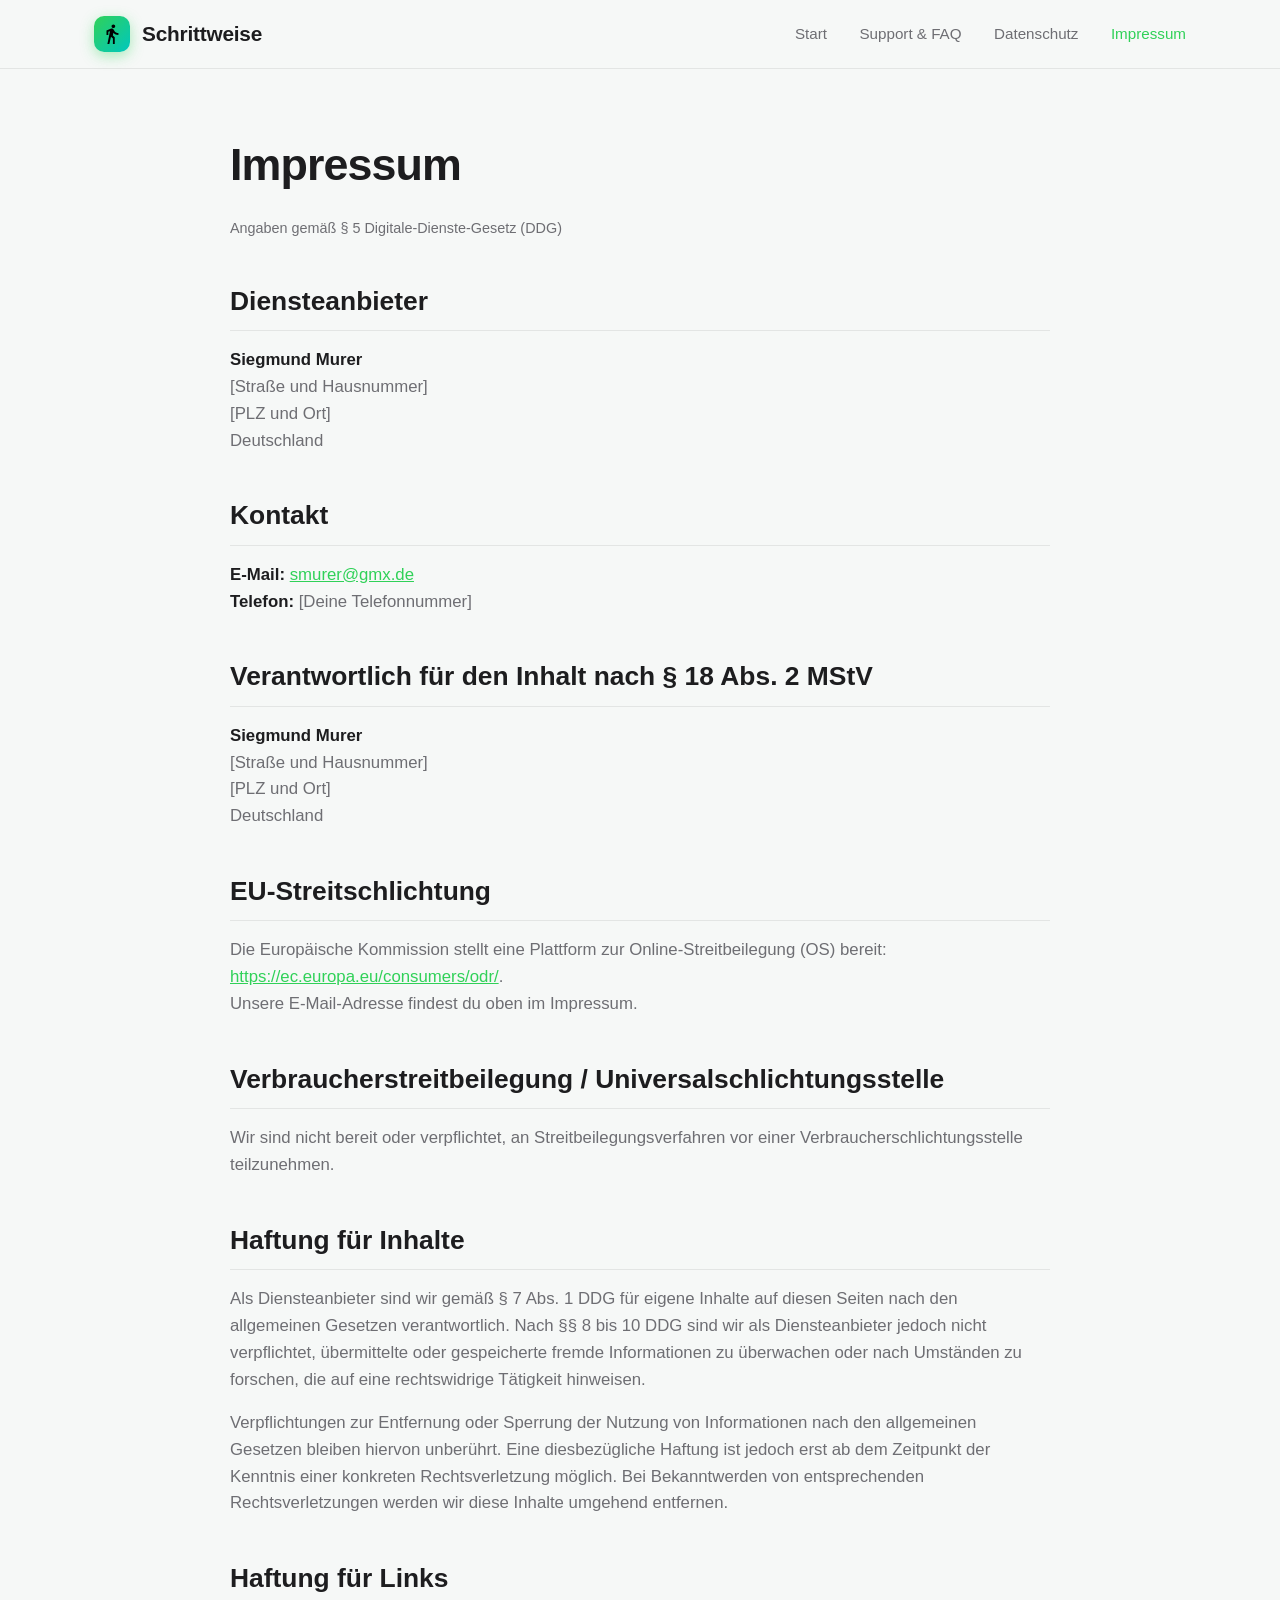
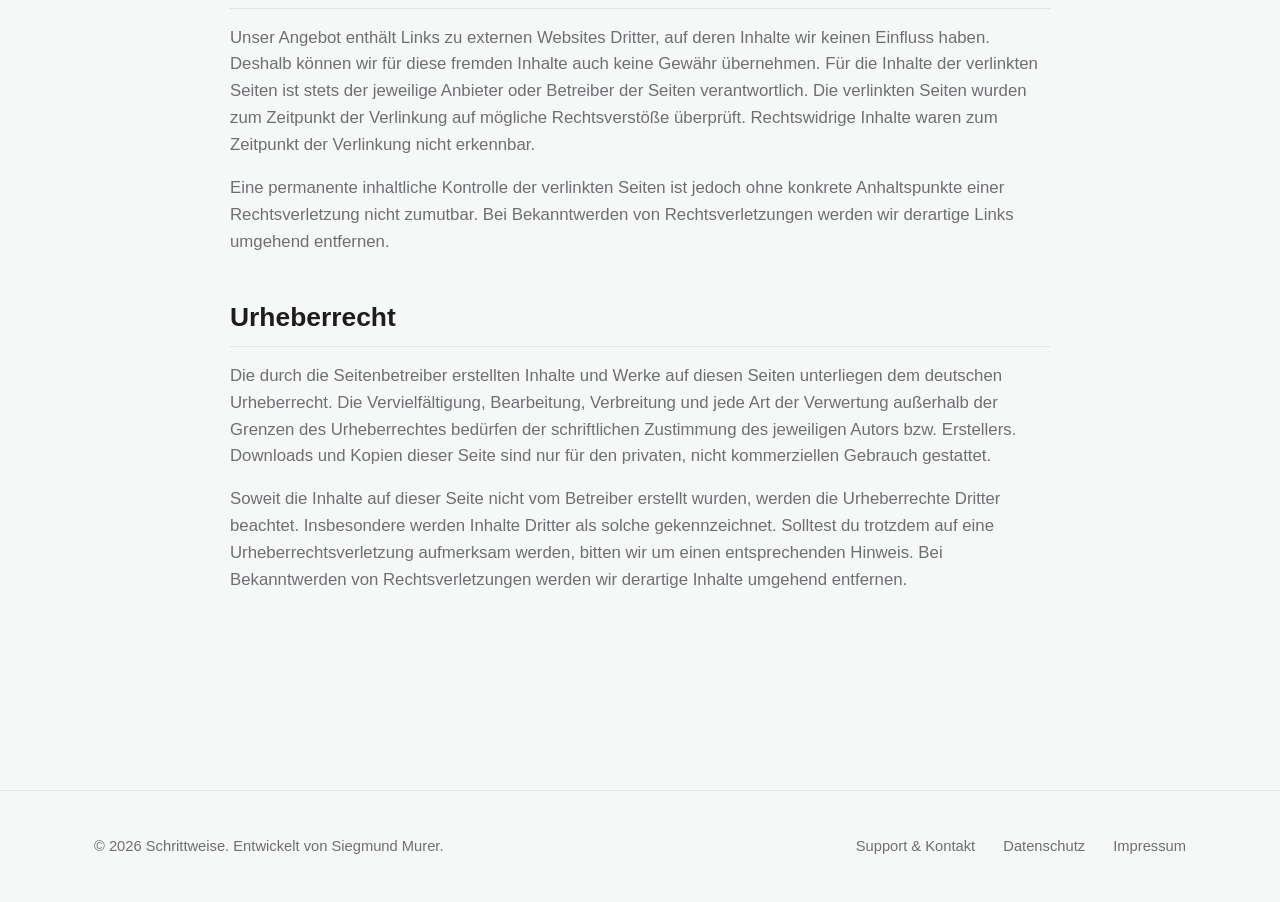
==== docs/impressum.html @ 81d27be7 "Füge rechtssicheres Impressum nach aktuellem § 5 DDG und § 18 MStV hinzu" ====
<!DOCTYPE html>
<html lang="de">
<head>
  <meta charset="UTF-8">
  <meta name="viewport" content="width=device-width, initial-scale=1.0">
  <title>Impressum – Schrittweise</title>
  <meta name="description" content="Rechtliche Angaben und Impressum für die App Schrittweise und diese Webseite gemäß § 5 DDG.">
  <link rel="stylesheet" href="styles.css">
  <link rel="icon" type="image/png" href="favicon.png">
</head>
<body>
  <header>
    <div class="container nav-container">
      <a href="index.html" class="brand">
        <div class="brand-icon">
          <svg viewBox="0 0 24 24"><path d="M13.5 5.5c1.1 0 2-.9 2-2s-.9-2-2-2-2 .9-2 2 .9 2 2 2zM9.8 8.9L7 23h2.1l1.8-8 2.1 2v6h2v-7.5l-2.1-2 .6-3C14.8 12 16.8 13 19 13v-2c-1.9 0-3.5-1-4.3-2.4l-1-1.6c-.4-.6-1-1-1.7-1-.3 0-.5.1-.8.1L6 8.3V13h2V9.6l1.8-.7z"/></svg>
        </div>
        <span>Schrittweise</span>
      </a>
      <nav>
        <a href="index.html">Start</a>
        <a href="support.html">Support & FAQ</a>
        <a href="privacy.html">Datenschutz</a>
        <a href="imprint.html" class="active">Impressum</a>
      </nav>
    </div>
  </header>

  <main class="container page-content">
    <h1>Impressum</h1>
    <span class="last-updated">Angaben gemäß § 5 Digitale-Dienste-Gesetz (DDG)</span>

    <div class="prose">
      <h2>Diensteanbieter</h2>
      <p>
        <strong>Siegmund Murer</strong><br>
        [Straße und Hausnummer]<br>
        [PLZ und Ort]<br>
        Deutschland
      </p>

      <h2>Kontakt</h2>
      <p>
        <strong>E-Mail:</strong> <a href="mailto:smurer@gmx.de" style="color: var(--primary);">smurer@gmx.de</a><br>
        <strong>Telefon:</strong> [Deine Telefonnummer]
      </p>

      <h2>Verantwortlich für den Inhalt nach § 18 Abs. 2 MStV</h2>
      <p>
        <strong>Siegmund Murer</strong><br>
        [Straße und Hausnummer]<br>
        [PLZ und Ort]<br>
        Deutschland
      </p>

      <h2>EU-Streitschlichtung</h2>
      <p>
        Die Europäische Kommission stellt eine Plattform zur Online-Streitbeilegung (OS) bereit: 
        <a href="https://ec.europa.eu/consumers/odr/" target="_blank" rel="noopener" style="color: var(--primary);">https://ec.europa.eu/consumers/odr/</a>.<br>
        Unsere E-Mail-Adresse findest du oben im Impressum.
      </p>

      <h2>Verbraucherstreitbeilegung / Universalschlichtungsstelle</h2>
      <p>
        Wir sind nicht bereit oder verpflichtet, an Streitbeilegungsverfahren vor einer Verbraucherschlichtungsstelle teilzunehmen.
      </p>

      <h2>Haftung für Inhalte</h2>
      <p>
        Als Diensteanbieter sind wir gemäß § 7 Abs. 1 DDG für eigene Inhalte auf diesen Seiten nach den allgemeinen Gesetzen verantwortlich. Nach §§ 8 bis 10 DDG sind wir als Diensteanbieter jedoch nicht verpflichtet, übermittelte oder gespeicherte fremde Informationen zu überwachen oder nach Umständen zu forschen, die auf eine rechtswidrige Tätigkeit hinweisen.
      </p>
      <p>
        Verpflichtungen zur Entfernung oder Sperrung der Nutzung von Informationen nach den allgemeinen Gesetzen bleiben hiervon unberührt. Eine diesbezügliche Haftung ist jedoch erst ab dem Zeitpunkt der Kenntnis einer konkreten Rechtsverletzung möglich. Bei Bekanntwerden von entsprechenden Rechtsverletzungen werden wir diese Inhalte umgehend entfernen.
      </p>

      <h2>Haftung für Links</h2>
      <p>
        Unser Angebot enthält Links zu externen Websites Dritter, auf deren Inhalte wir keinen Einfluss haben. Deshalb können wir für diese fremden Inhalte auch keine Gewähr übernehmen. Für die Inhalte der verlinkten Seiten ist stets der jeweilige Anbieter oder Betreiber der Seiten verantwortlich. Die verlinkten Seiten wurden zum Zeitpunkt der Verlinkung auf mögliche Rechtsverstöße überprüft. Rechtswidrige Inhalte waren zum Zeitpunkt der Verlinkung nicht erkennbar.
      </p>
      <p>
        Eine permanente inhaltliche Kontrolle der verlinkten Seiten ist jedoch ohne konkrete Anhaltspunkte einer Rechtsverletzung nicht zumutbar. Bei Bekanntwerden von Rechtsverletzungen werden wir derartige Links umgehend entfernen.
      </p>

      <h2>Urheberrecht</h2>
      <p>
        Die durch die Seitenbetreiber erstellten Inhalte und Werke auf diesen Seiten unterliegen dem deutschen Urheberrecht. Die Vervielfältigung, Bearbeitung, Verbreitung und jede Art der Verwertung außerhalb der Grenzen des Urheberrechtes bedürfen der schriftlichen Zustimmung des jeweiligen Autors bzw. Erstellers. Downloads und Kopien dieser Seite sind nur für den privaten, nicht kommerziellen Gebrauch gestattet.
      </p>
      <p>
        Soweit die Inhalte auf dieser Seite nicht vom Betreiber erstellt wurden, werden die Urheberrechte Dritter beachtet. Insbesondere werden Inhalte Dritter als solche gekennzeichnet. Solltest du trotzdem auf eine Urheberrechtsverletzung aufmerksam werden, bitten wir um einen entsprechenden Hinweis. Bei Bekanntwerden von Rechtsverletzungen werden wir derartige Inhalte umgehend entfernen.
      </p>
    </div>
  </main>

  <footer>
    <div class="container footer-content">
      <p>&copy; 2026 Schrittweise. Entwickelt von Siegmund Murer.</p>
      <div class="footer-links">
        <a href="support.html">Support & Kontakt</a>
        <a href="privacy.html">Datenschutz</a>
        <a href="imprint.html">Impressum</a>
      </div>
    </div>
  </footer>
</body>
</html>
---- docs/styles.css ----
:root {
  --primary: #30D158;
  --primary-hover: #28b84d;
  --primary-gradient: linear-gradient(135deg, #30D158 0%, #00C7BE 100%);
  --bg-color: #0b0f0d;
  --card-bg: rgba(255, 255, 255, 0.04);
  --card-border: rgba(255, 255, 255, 0.09);
  --text-main: #f5f5f7;
  --text-secondary: #98989d;
  --nav-bg: rgba(11, 15, 13, 0.85);
  --accent-cyan: #64D2FF;
  --accent-orange: #FF9F0A;
  --accent-yellow: #FFD60A;
  --radius: 20px;
  --shadow: 0 16px 40px rgba(0, 0, 0, 0.5);
}

@media (prefers-color-scheme: light) {
  :root {
    --bg-color: #f6f8f7;
    --card-bg: #ffffff;
    --card-border: rgba(0, 0, 0, 0.08);
    --text-main: #1d1d1f;
    --text-secondary: #6e6e73;
    --nav-bg: rgba(246, 248, 247, 0.85);
    --shadow: 0 12px 35px rgba(0, 0, 0, 0.08);
  }
}

* {
  box-sizing: border-box;
  margin: 0;
  padding: 0;
}

body {
  font-family: -apple-system, BlinkMacSystemFont, "SF Pro Display", "SF Pro Text", "Segoe UI", Roboto, Helvetica, Arial, sans-serif;
  background-color: var(--bg-color);
  color: var(--text-main);
  line-height: 1.6;
  -webkit-font-smoothing: antialiased;
  overflow-x: hidden;
}

.container {
  max-width: 1140px;
  margin: 0 auto;
  padding: 0 24px;
}

/* Header & Nav */
header {
  position: sticky;
  top: 0;
  z-index: 100;
  background: var(--nav-bg);
  backdrop-filter: blur(24px);
  -webkit-backdrop-filter: blur(24px);
  border-bottom: 1px solid var(--card-border);
}

.nav-container {
  display: flex;
  justify-content: space-between;
  align-items: center;
  height: 68px;
}

.brand {
  display: flex;
  align-items: center;
  gap: 12px;
  text-decoration: none;
  color: var(--text-main);
  font-weight: 700;
  font-size: 1.3rem;
  letter-spacing: -0.01em;
}

.brand-icon {
  width: 36px;
  height: 36px;
  background: var(--primary-gradient);
  border-radius: 10px;
  display: flex;
  align-items: center;
  justify-content: center;
  box-shadow: 0 4px 14px rgba(48, 209, 88, 0.4);
}

.brand-icon svg {
  fill: #000;
  width: 22px;
  height: 22px;
}

nav a {
  text-decoration: none;
  color: var(--text-secondary);
  font-weight: 500;
  margin-left: 28px;
  font-size: 0.95rem;
  transition: color 0.2s ease;
}

nav a:hover, nav a.active {
  color: var(--primary);
}

/* Hero Section */
.hero {
  padding: 70px 0 50px;
  text-align: center;
  position: relative;
}

.hero::before {
  content: "";
  position: absolute;
  top: -100px;
  left: 50%;
  transform: translateX(-50%);
  width: 600px;
  height: 400px;
  background: radial-gradient(circle, rgba(48, 209, 88, 0.18) 0%, rgba(0, 199, 190, 0.08) 50%, transparent 75%);
  pointer-events: none;
  z-index: 0;
}

.hero-content {
  position: relative;
  z-index: 1;
}

.badge {
  display: inline-block;
  padding: 6px 16px;
  font-size: 0.85rem;
  font-weight: 600;
  background: rgba(48, 209, 88, 0.14);
  color: var(--primary);
  border: 1px solid rgba(48, 209, 88, 0.3);
  border-radius: 99px;
  margin-bottom: 22px;
}

.hero h1 {
  font-size: 3.6rem;
  font-weight: 800;
  line-height: 1.12;
  letter-spacing: -0.03em;
  margin-bottom: 20px;
}

.gradient-text {
  background: var(--primary-gradient);
  -webkit-background-clip: text;
  -webkit-text-fill-color: transparent;
}

.hero p {
  font-size: 1.25rem;
  color: var(--text-secondary);
  max-width: 680px;
  margin: 0 auto 36px;
}

.cta-group {
  display: flex;
  justify-content: center;
  gap: 16px;
  flex-wrap: wrap;
  margin-bottom: 50px;
}

.btn-primary {
  display: inline-flex;
  align-items: center;
  gap: 10px;
  background: var(--primary);
  color: #000;
  font-weight: 600;
  padding: 15px 32px;
  border-radius: 99px;
  text-decoration: none;
  font-size: 1.05rem;
  transition: transform 0.2s, background 0.2s, box-shadow 0.2s;
  box-shadow: 0 6px 24px rgba(48, 209, 88, 0.45);
}

.btn-primary:hover {
  background: var(--primary-hover);
  transform: translateY(-2px);
  box-shadow: 0 10px 30px rgba(48, 209, 88, 0.55);
}

.btn-secondary {
  display: inline-flex;
  align-items: center;
  gap: 10px;
  background: var(--card-bg);
  color: var(--text-main);
  border: 1px solid var(--card-border);
  font-weight: 600;
  padding: 15px 30px;
  border-radius: 99px;
  text-decoration: none;
  font-size: 1.05rem;
  transition: transform 0.2s, border 0.2s, background 0.2s;
}

.btn-secondary:hover {
  border-color: var(--primary);
  transform: translateY(-2px);
}

/* Hero Mockup Duo (iPhone + Watch) */
.hero-mockup-duo {
  position: relative;
  display: flex;
  justify-content: center;
  align-items: flex-end;
  gap: 24px;
  margin-top: 20px;
  padding: 20px 0 40px;
}

.phone-mockup {
  position: relative;
  width: 320px;
  border-radius: 46px;
  overflow: hidden;
  box-shadow: 0 25px 70px rgba(0, 0, 0, 0.7), 0 0 50px rgba(48, 209, 88, 0.22);
  border: 3px solid rgba(255, 255, 255, 0.15);
  background: #000;
  transition: transform 0.3s ease;
}

.phone-mockup:hover {
  transform: translateY(-6px);
}

.phone-mockup img {
  width: 100%;
  height: auto;
  display: block;
}

.watch-mockup {
  position: relative;
  width: 210px;
  border-radius: 42px;
  overflow: hidden;
  box-shadow: 0 20px 55px rgba(0, 0, 0, 0.65), 0 0 40px rgba(0, 199, 190, 0.2);
  border: 3px solid rgba(255, 255, 255, 0.14);
  background: #000;
  margin-bottom: 40px;
  transition: transform 0.3s ease;
}

.watch-mockup:hover {
  transform: translateY(-6px);
}

.watch-mockup img {
  width: 100%;
  height: auto;
  display: block;
}

/* Section Title */
.section-title {
  text-align: center;
  margin-bottom: 56px;
}

.section-title h2 {
  font-size: 2.5rem;
  font-weight: 800;
  letter-spacing: -0.02em;
  margin-bottom: 14px;
}

.section-title p {
  color: var(--text-secondary);
  font-size: 1.15rem;
  max-width: 600px;
  margin: 0 auto;
}

/* Feature Showcase Rows (Alternating Layout) */
.showcase-section {
  padding: 80px 0;
}

.showcase-row {
  display: flex;
  align-items: center;
  justify-content: space-between;
  gap: 60px;
  margin-bottom: 110px;
}

.showcase-row.reverse {
  flex-direction: row-reverse;
}

.showcase-text {
  flex: 1;
  max-width: 520px;
}

.showcase-pill {
  display: inline-block;
  padding: 5px 14px;
  font-size: 0.8rem;
  font-weight: 700;
  text-transform: uppercase;
  letter-spacing: 0.05em;
  border-radius: 99px;
  margin-bottom: 16px;
}

.pill-green { background: rgba(48, 209, 88, 0.15); color: var(--primary); }
.pill-cyan { background: rgba(100, 210, 255, 0.15); color: var(--accent-cyan); }
.pill-orange { background: rgba(255, 159, 10, 0.15); color: var(--accent-orange); }

.showcase-text h3 {
  font-size: 2.2rem;
  font-weight: 800;
  line-height: 1.2;
  margin-bottom: 16px;
  letter-spacing: -0.02em;
}

.showcase-text p {
  font-size: 1.1rem;
  color: var(--text-secondary);
  margin-bottom: 24px;
  line-height: 1.65;
}

.feature-list {
  list-style: none;
}

.feature-list li {
  display: flex;
  align-items: flex-start;
  gap: 12px;
  color: var(--text-main);
  font-size: 1.02rem;
  margin-bottom: 14px;
}

.feature-list svg {
  flex-shrink: 0;
  width: 22px;
  height: 22px;
  fill: var(--primary);
  margin-top: 2px;
}

.showcase-visual {
  flex: 1;
  display: flex;
  justify-content: center;
  align-items: center;
}

.device-card {
  max-width: 330px;
  border-radius: 46px;
  overflow: hidden;
  box-shadow: 0 24px 60px rgba(0, 0, 0, 0.65), 0 0 40px rgba(48, 209, 88, 0.16);
  border: 3px solid rgba(255, 255, 255, 0.12);
  background: #000;
  transition: transform 0.35s ease, box-shadow 0.35s ease;
}

.device-card:hover {
  transform: translateY(-8px) scale(1.02);
  box-shadow: 0 30px 80px rgba(0, 0, 0, 0.75), 0 0 50px rgba(48, 209, 88, 0.3);
}

.device-card img {
  width: 100%;
  height: auto;
  display: block;
}

.watch-duo {
  display: flex;
  gap: 20px;
  align-items: center;
  justify-content: center;
}

.watch-card {
  max-width: 220px;
  border-radius: 42px;
  overflow: hidden;
  box-shadow: 0 20px 50px rgba(0, 0, 0, 0.6), 0 0 35px rgba(0, 199, 190, 0.18);
  border: 3px solid rgba(255, 255, 255, 0.12);
  background: #000;
  transition: transform 0.35s ease;
}

.watch-card:hover {
  transform: translateY(-6px) scale(1.03);
}

.watch-card img {
  width: 100%;
  height: auto;
  display: block;
}

/* Feature Grid */
.features {
  padding: 60px 0 80px;
  border-top: 1px solid var(--card-border);
}

.grid {
  display: grid;
  grid-template-columns: repeat(auto-fit, minmax(320px, 1fr));
  gap: 24px;
}

.card {
  background: var(--card-bg);
  border: 1px solid var(--card-border);
  border-radius: var(--radius);
  padding: 32px;
  box-shadow: var(--shadow);
  transition: transform 0.25s ease, border-color 0.25s ease;
}

.card:hover {
  transform: translateY(-4px);
  border-color: rgba(48, 209, 88, 0.35);
}

.card-icon {
  width: 52px;
  height: 52px;
  border-radius: 14px;
  display: flex;
  align-items: center;
  justify-content: center;
  margin-bottom: 20px;
  font-size: 1.6rem;
}

.icon-green { background: rgba(48, 209, 88, 0.15); color: var(--primary); }
.icon-cyan { background: rgba(100, 210, 255, 0.15); color: var(--accent-cyan); }
.icon-orange { background: rgba(255, 159, 10, 0.15); color: var(--accent-orange); }
.icon-yellow { background: rgba(255, 214, 10, 0.15); color: var(--accent-yellow); }

.card h3 {
  font-size: 1.3rem;
  margin-bottom: 10px;
  font-weight: 700;
}

.card p {
  color: var(--text-secondary);
  font-size: 0.98rem;
  line-height: 1.6;
}

/* Content Pages (Privacy, Support) */
.page-content {
  padding: 60px 0 100px;
  max-width: 820px;
  margin: 0 auto;
}

.page-content h1 {
  font-size: 2.8rem;
  font-weight: 800;
  margin-bottom: 16px;
  letter-spacing: -0.02em;
}

.last-updated {
  color: var(--text-secondary);
  font-size: 0.9rem;
  margin-bottom: 40px;
  display: block;
}

.prose h2 {
  font-size: 1.65rem;
  margin: 40px 0 16px;
  padding-bottom: 8px;
  border-bottom: 1px solid var(--card-border);
}

.prose h3 {
  font-size: 1.25rem;
  margin: 26px 0 10px;
}

.prose p, .prose ul, .prose ol {
  color: var(--text-secondary);
  margin-bottom: 16px;
  font-size: 1.05rem;
}

.prose strong {
  color: var(--text-main);
}

.prose ul, .prose ol {
  padding-left: 24px;
}

.prose li {
  margin-bottom: 8px;
}

.highlight-box {
  background: rgba(48, 209, 88, 0.08);
  border-left: 4px solid var(--primary);
  padding: 20px 24px;
  border-radius: 0 14px 14px 0;
  margin: 28px 0;
}

.highlight-box p {
  color: var(--text-main);
  margin-bottom: 0;
}

/* FAQ Accordion */
.faq-item {
  background: var(--card-bg);
  border: 1px solid var(--card-border);
  border-radius: 16px;
  margin-bottom: 18px;
  padding: 24px;
}

.faq-item h3 {
  margin-bottom: 10px;
  font-size: 1.2rem;
  color: var(--text-main);
}

.faq-item p {
  color: var(--text-secondary);
  font-size: 0.98rem;
}

/* Footer */
footer {
  border-top: 1px solid var(--card-border);
  padding: 44px 0;
  color: var(--text-secondary);
  font-size: 0.92rem;
  margin-top: 80px;
}

.footer-content {
  display: flex;
  justify-content: space-between;
  align-items: center;
  flex-wrap: wrap;
  gap: 20px;
}

.footer-links a {
  color: var(--text-secondary);
  text-decoration: none;
  margin-left: 24px;
  transition: color 0.2s;
}

.footer-links a:hover {
  color: var(--primary);
}

@media (max-width: 900px) {
  .hero h1 { font-size: 2.6rem; }
  .showcase-row, .showcase-row.reverse {
    flex-direction: column;
    text-align: center;
    gap: 40px;
    margin-bottom: 80px;
  }
  .showcase-text { max-width: 100%; }
  .feature-list li { justify-content: center; }
  .watch-duo { flex-direction: column; }
}

@media (max-width: 600px) {
  .hero-mockup-duo { flex-direction: column; align-items: center; }
  .phone-mockup { width: 280px; }
  .watch-mockup { width: 190px; margin-bottom: 0; }
  .device-card { max-width: 290px; }
  .footer-content { flex-direction: column; text-align: center; }
  .footer-links a { margin: 0 10px; }
}
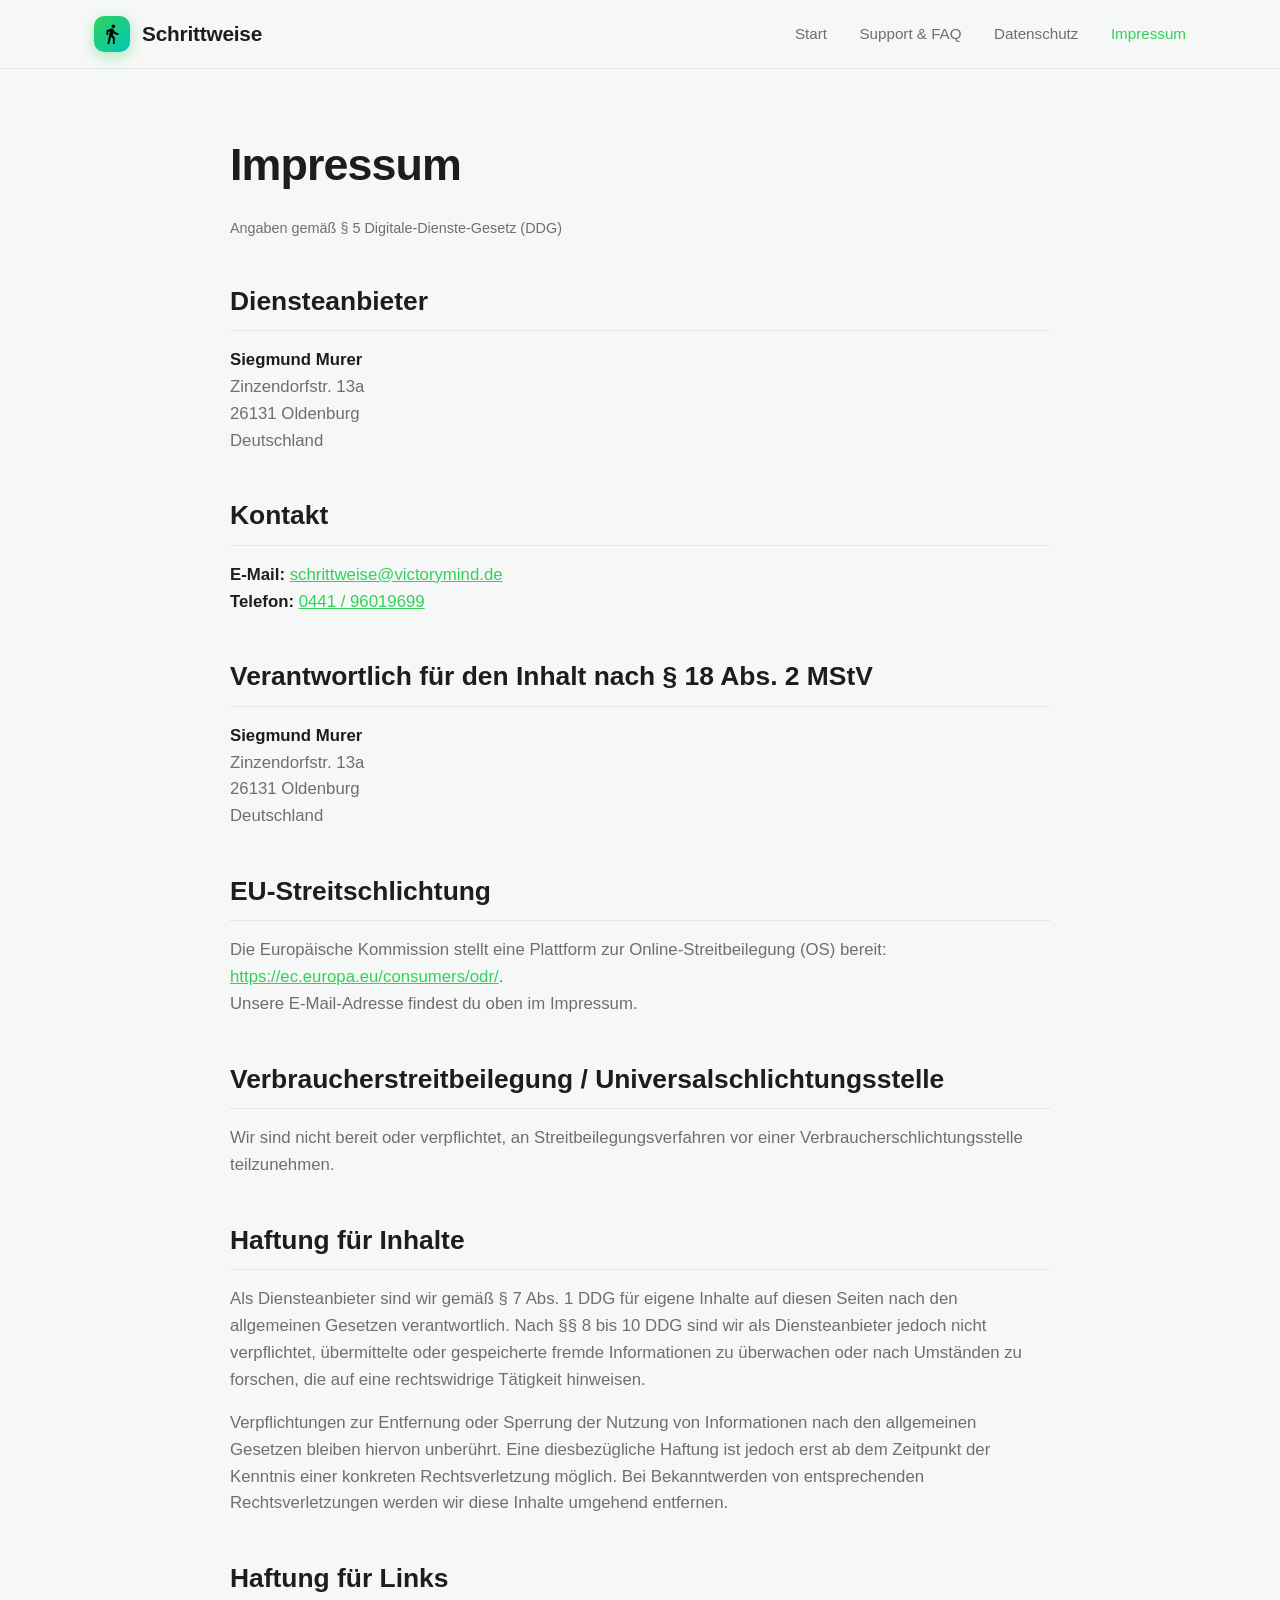
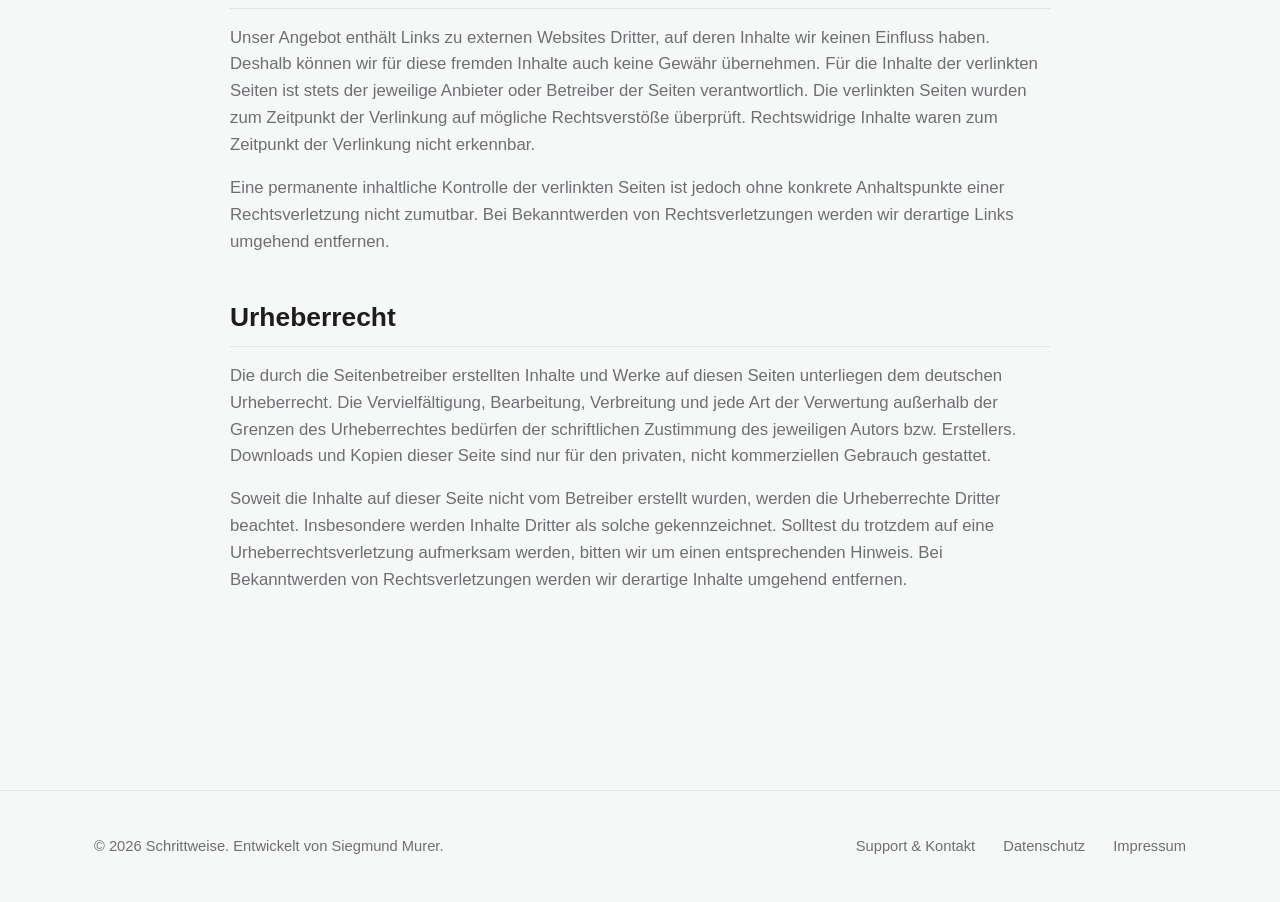
==== commit d13b8015: "Aktualisiere Kontaktdaten, Anschrift und E-Mail (schrittweise@victorymind.de)" ====
--- a/docs/impressum.html
+++ b/docs/impressum.html
@@ -34,22 +34,22 @@
       <h2>Diensteanbieter</h2>
       <p>
         <strong>Siegmund Murer</strong><br>
-        [Straße und Hausnummer]<br>
-        [PLZ und Ort]<br>
+        Zinzendorfstr. 13a<br>
+        26131 Oldenburg<br>
         Deutschland
       </p>
 
       <h2>Kontakt</h2>
       <p>
-        <strong>E-Mail:</strong> <a href="mailto:smurer@gmx.de" style="color: var(--primary);">smurer@gmx.de</a><br>
-        <strong>Telefon:</strong> [Deine Telefonnummer]
+        <strong>E-Mail:</strong> <a href="mailto:schrittweise@victorymind.de" style="color: var(--primary);">schrittweise@victorymind.de</a><br>
+        <strong>Telefon:</strong> <a href="tel:+4944196019699" style="color: var(--primary);">0441 / 96019699</a>
       </p>
 
       <h2>Verantwortlich für den Inhalt nach § 18 Abs. 2 MStV</h2>
       <p>
         <strong>Siegmund Murer</strong><br>
-        [Straße und Hausnummer]<br>
-        [PLZ und Ort]<br>
+        Zinzendorfstr. 13a<br>
+        26131 Oldenburg<br>
         Deutschland
       </p>
 
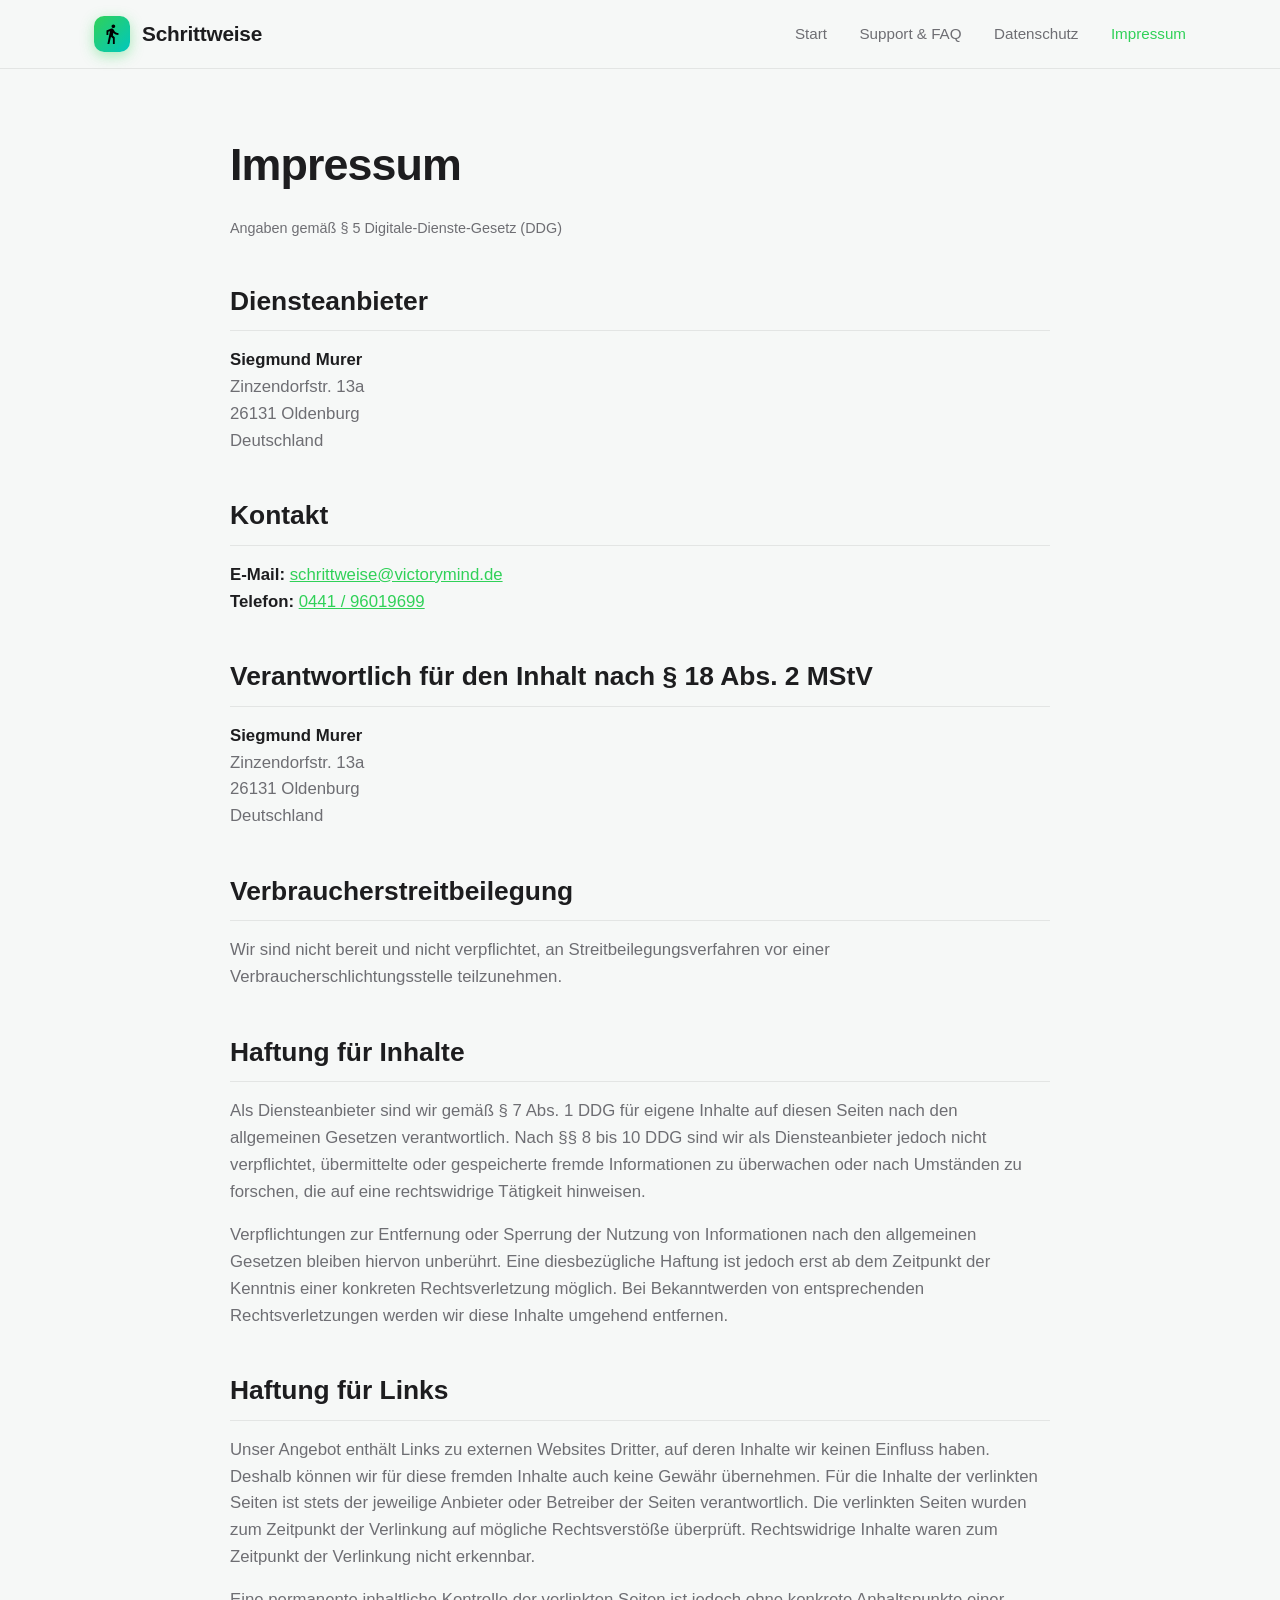
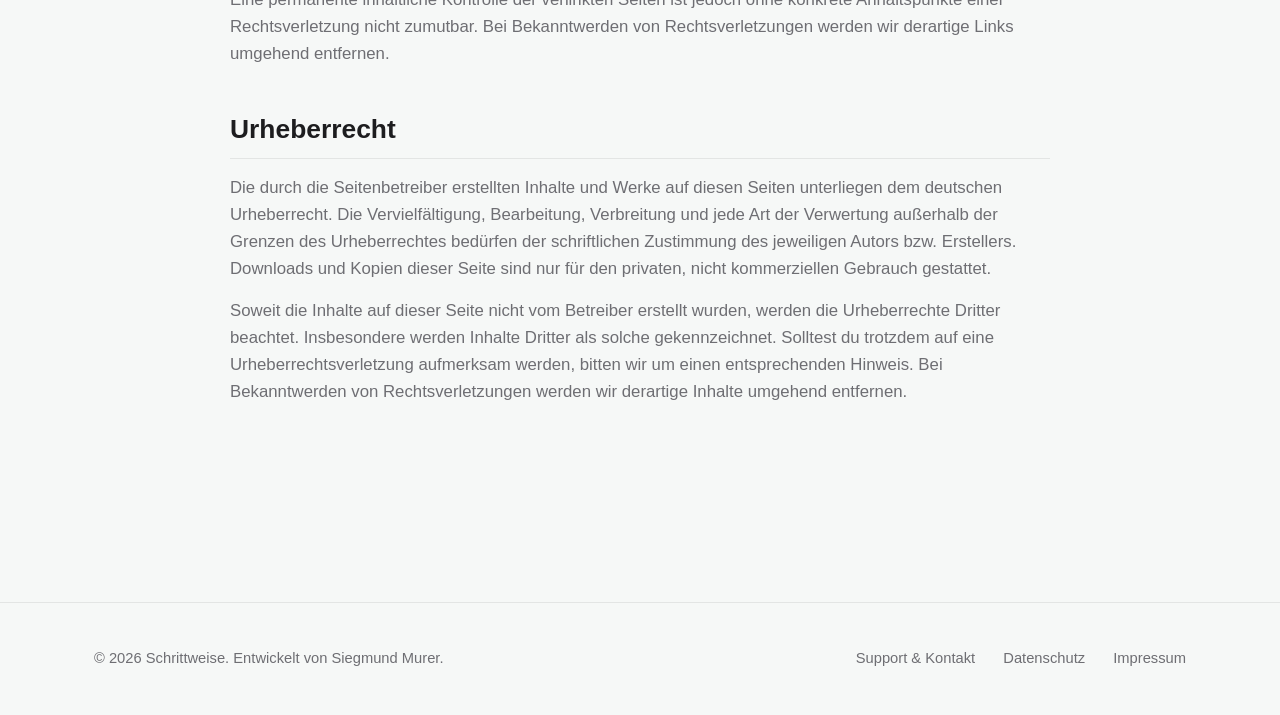
==== commit 05738831: "Aktualisiere Website mit Benutzer-Korrekturen (Datenschutz, Texte, App Store Status)" ====
--- a/docs/impressum.html
+++ b/docs/impressum.html
@@ -3,6 +3,7 @@
 <head>
   <meta charset="UTF-8">
   <meta name="viewport" content="width=device-width, initial-scale=1.0">
+  <meta name="robots" content="noindex, nofollow, noarchive, nosnippet">
   <title>Impressum – Schrittweise</title>
   <meta name="description" content="Rechtliche Angaben und Impressum für die App Schrittweise und diese Webseite gemäß § 5 DDG.">
   <link rel="stylesheet" href="styles.css">
@@ -53,16 +54,9 @@
         Deutschland
       </p>
 
-      <h2>EU-Streitschlichtung</h2>
+      <h2>Verbraucherstreitbeilegung</h2>
       <p>
-        Die Europäische Kommission stellt eine Plattform zur Online-Streitbeilegung (OS) bereit: 
-        <a href="https://ec.europa.eu/consumers/odr/" target="_blank" rel="noopener" style="color: var(--primary);">https://ec.europa.eu/consumers/odr/</a>.<br>
-        Unsere E-Mail-Adresse findest du oben im Impressum.
-      </p>
-
-      <h2>Verbraucherstreitbeilegung / Universalschlichtungsstelle</h2>
-      <p>
-        Wir sind nicht bereit oder verpflichtet, an Streitbeilegungsverfahren vor einer Verbraucherschlichtungsstelle teilzunehmen.
+        Wir sind nicht bereit und nicht verpflichtet, an Streitbeilegungsverfahren vor einer Verbraucherschlichtungsstelle teilzunehmen.
       </p>
 
       <h2>Haftung für Inhalte</h2>
